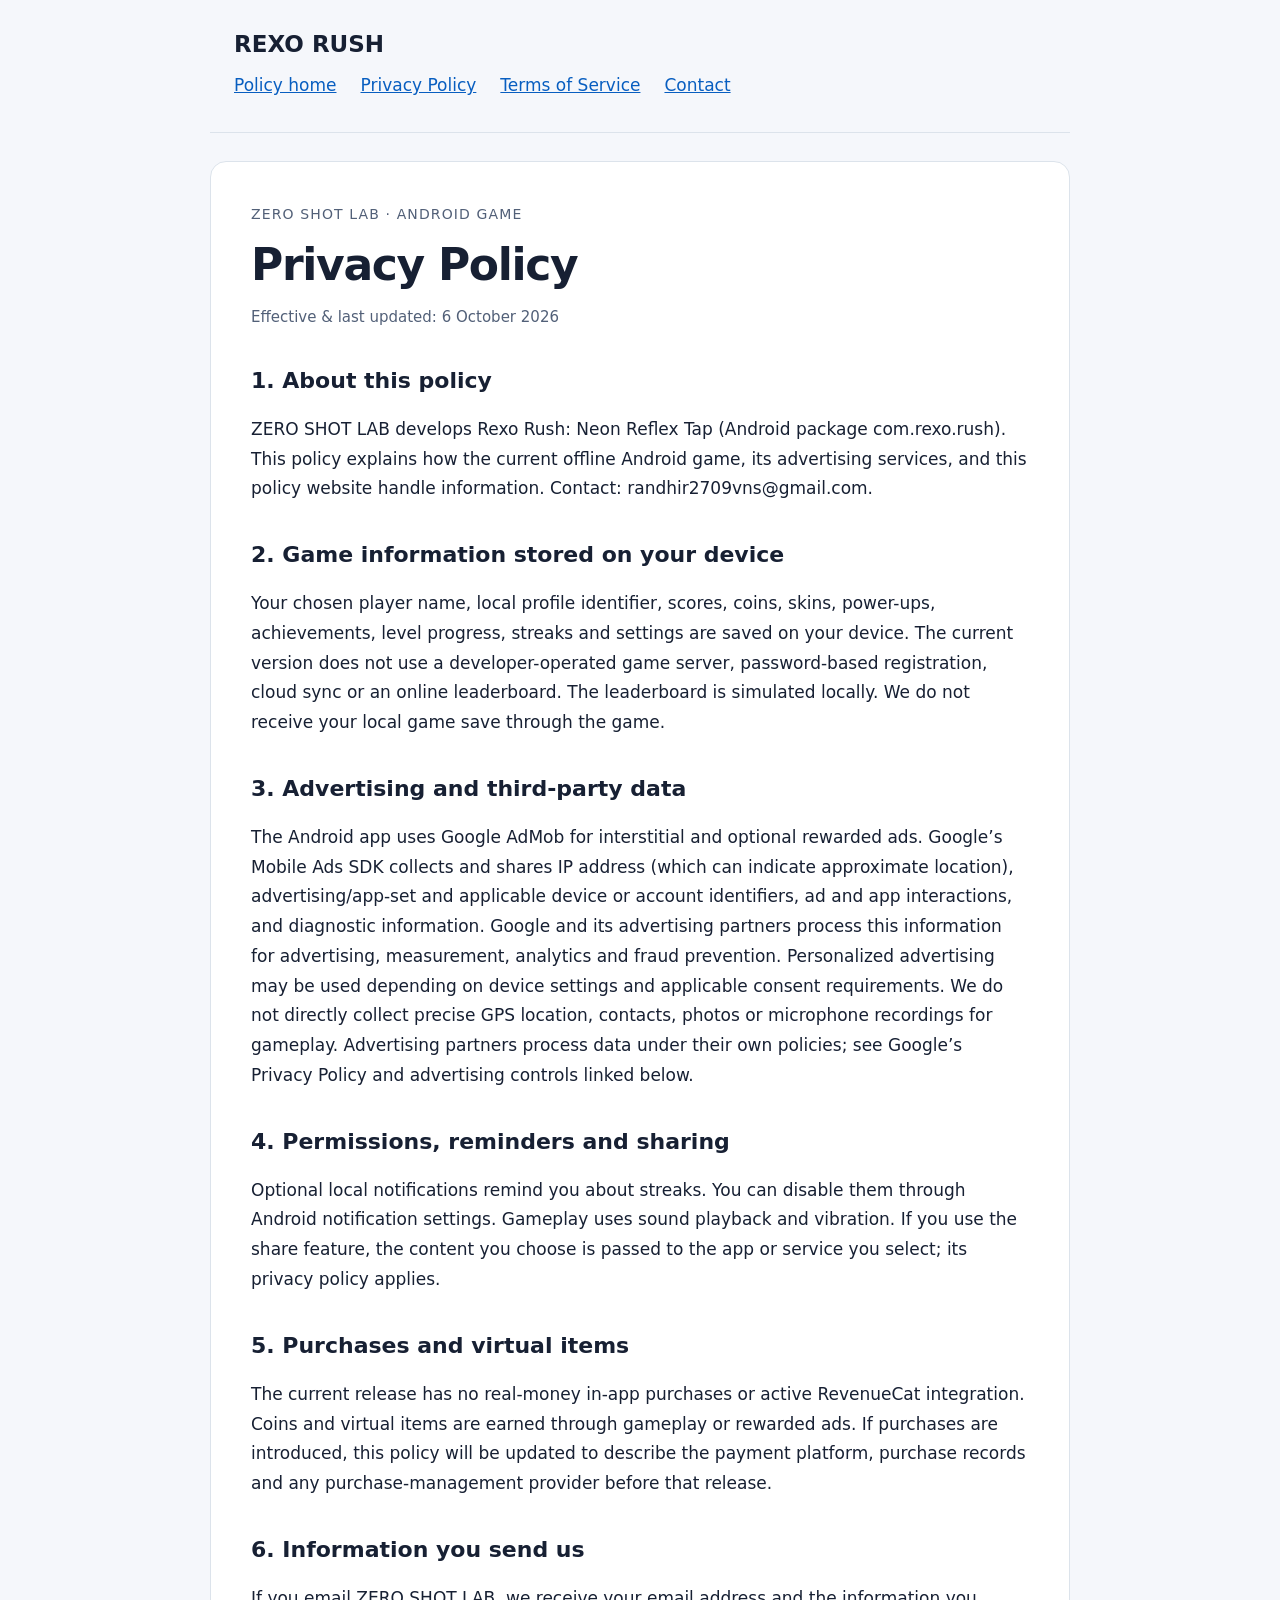
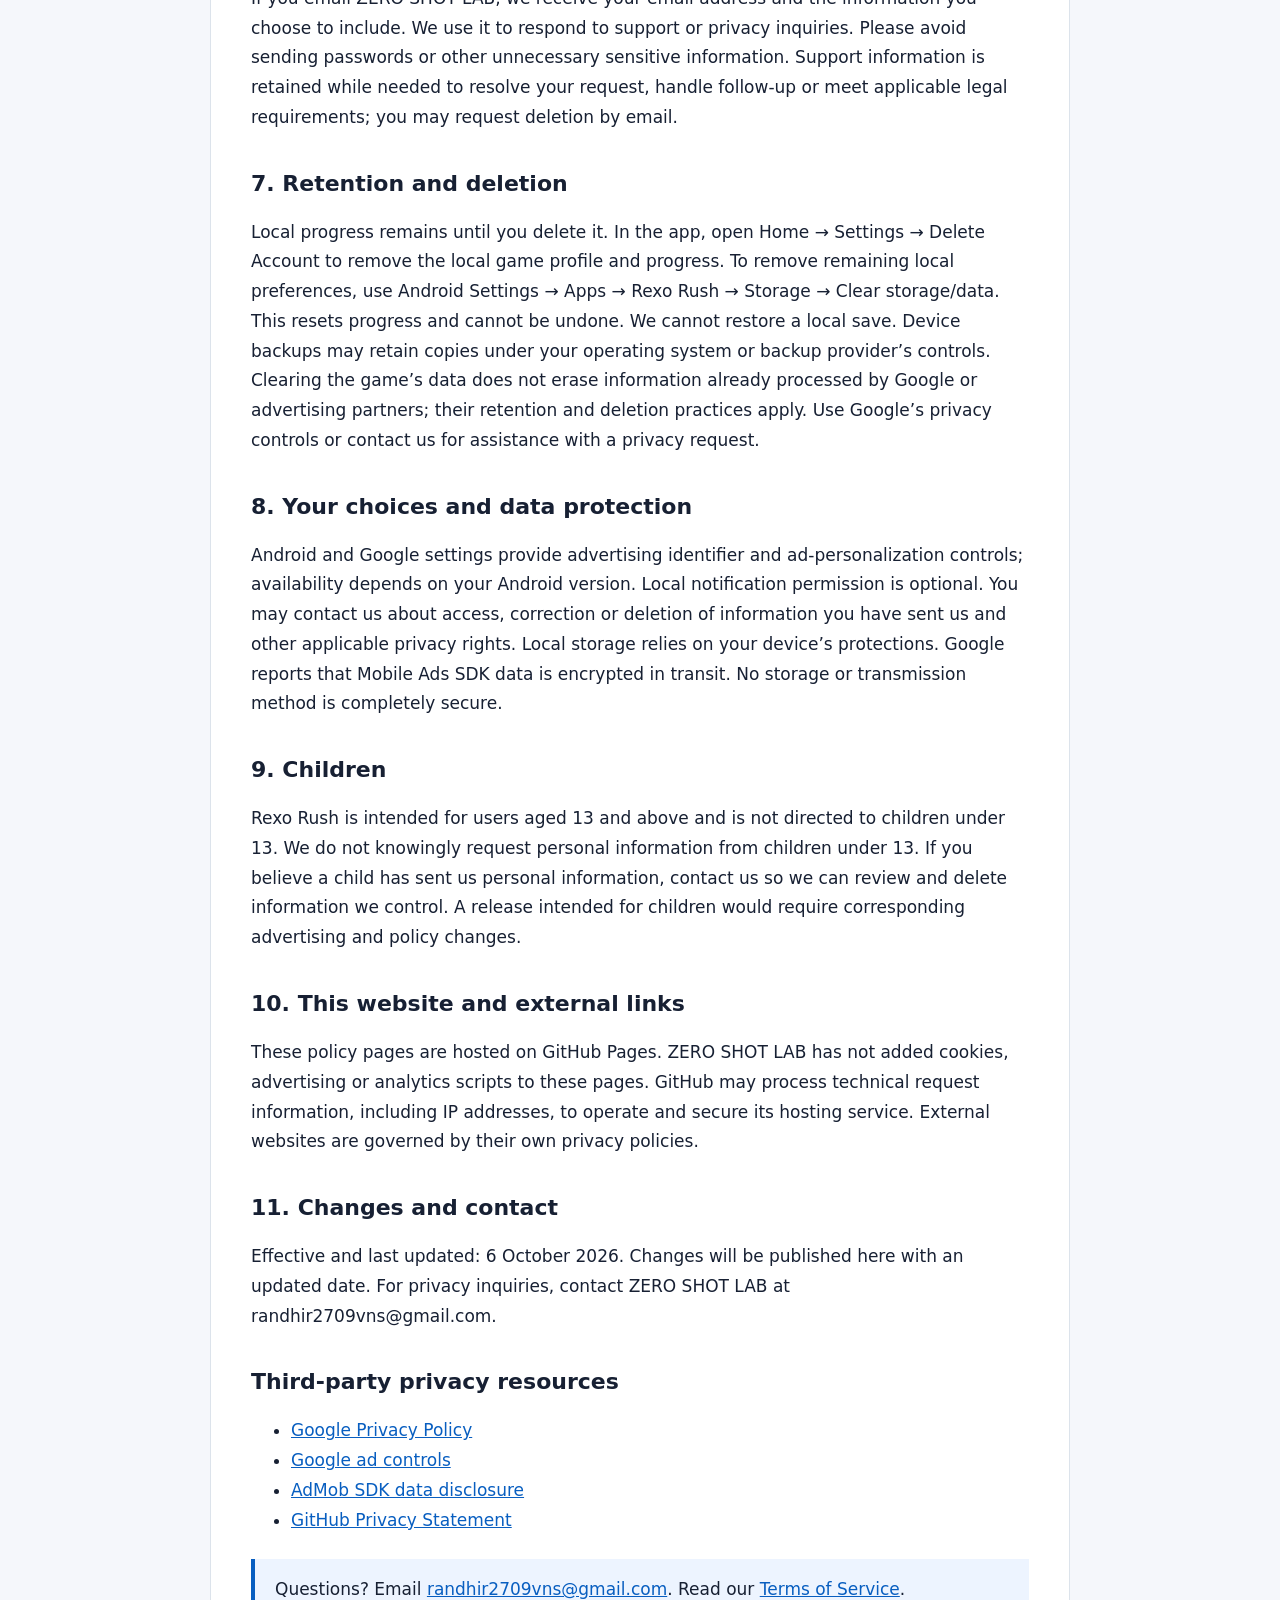
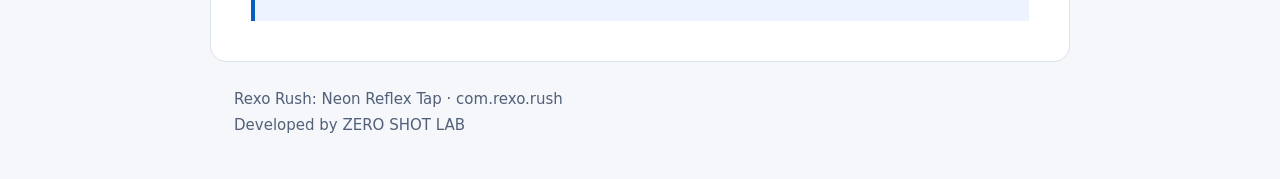
==== privacy.html @ 3b431285 "Publish Rexo Rush privacy.html for ZERO SHOT LAB" ====
<!doctype html>
<html lang="en"><head><meta charset="utf-8"><meta name="viewport" content="width=device-width, initial-scale=1"><meta name="description" content="Privacy Policy for Rexo Rush: Neon Reflex Tap by ZERO SHOT LAB."><title>Privacy Policy · Rexo Rush</title><link rel="stylesheet" href="styles.css"><link rel="canonical" href="https://iamhero2709.github.io/Rexo_rush_privacy/privacy.html"></head><body><header><div class="brand">REXO RUSH</div><nav aria-label="Policy navigation"><a href="index.html">Policy home</a><a href="privacy.html" aria-current="page">Privacy Policy</a><a href="terms.html" >Terms of Service</a><a href="mailto:randhir2709vns@gmail.com">Contact</a></nav></header><main id="content"><div class="label">ZERO SHOT LAB · Android game</div><h1>Privacy Policy</h1><p class="updated">Effective &amp; last updated: 6 October 2026</p><section id="section-1"><h2>1. About this policy</h2><p>ZERO SHOT LAB develops Rexo Rush: Neon Reflex Tap (Android package com.rexo.rush). This policy explains how the current offline Android game, its advertising services, and this policy website handle information. Contact: randhir2709vns@gmail.com.</p></section><section id="section-2"><h2>2. Game information stored on your device</h2><p>Your chosen player name, local profile identifier, scores, coins, skins, power-ups, achievements, level progress, streaks and settings are saved on your device. The current version does not use a developer-operated game server, password-based registration, cloud sync or an online leaderboard. The leaderboard is simulated locally. We do not receive your local game save through the game.</p></section><section id="section-3"><h2>3. Advertising and third-party data</h2><p>The Android app uses Google AdMob for interstitial and optional rewarded ads. Google’s Mobile Ads SDK collects and shares IP address (which can indicate approximate location), advertising/app-set and applicable device or account identifiers, ad and app interactions, and diagnostic information. Google and its advertising partners process this information for advertising, measurement, analytics and fraud prevention. Personalized advertising may be used depending on device settings and applicable consent requirements. We do not directly collect precise GPS location, contacts, photos or microphone recordings for gameplay. Advertising partners process data under their own policies; see Google’s Privacy Policy and advertising controls linked below.</p></section><section id="section-4"><h2>4. Permissions, reminders and sharing</h2><p>Optional local notifications remind you about streaks. You can disable them through Android notification settings. Gameplay uses sound playback and vibration. If you use the share feature, the content you choose is passed to the app or service you select; its privacy policy applies.</p></section><section id="section-5"><h2>5. Purchases and virtual items</h2><p>The current release has no real-money in-app purchases or active RevenueCat integration. Coins and virtual items are earned through gameplay or rewarded ads. If purchases are introduced, this policy will be updated to describe the payment platform, purchase records and any purchase-management provider before that release.</p></section><section id="section-6"><h2>6. Information you send us</h2><p>If you email ZERO SHOT LAB, we receive your email address and the information you choose to include. We use it to respond to support or privacy inquiries. Please avoid sending passwords or other unnecessary sensitive information. Support information is retained while needed to resolve your request, handle follow-up or meet applicable legal requirements; you may request deletion by email.</p></section><section id="section-7"><h2>7. Retention and deletion</h2><p>Local progress remains until you delete it. In the app, open Home → Settings → Delete Account to remove the local game profile and progress. To remove remaining local preferences, use Android Settings → Apps → Rexo Rush → Storage → Clear storage/data. This resets progress and cannot be undone. We cannot restore a local save. Device backups may retain copies under your operating system or backup provider’s controls. Clearing the game’s data does not erase information already processed by Google or advertising partners; their retention and deletion practices apply. Use Google’s privacy controls or contact us for assistance with a privacy request.</p></section><section id="section-8"><h2>8. Your choices and data protection</h2><p>Android and Google settings provide advertising identifier and ad-personalization controls; availability depends on your Android version. Local notification permission is optional. You may contact us about access, correction or deletion of information you have sent us and other applicable privacy rights. Local storage relies on your device’s protections. Google reports that Mobile Ads SDK data is encrypted in transit. No storage or transmission method is completely secure.</p></section><section id="section-9"><h2>9. Children</h2><p>Rexo Rush is intended for users aged 13 and above and is not directed to children under 13. We do not knowingly request personal information from children under 13. If you believe a child has sent us personal information, contact us so we can review and delete information we control. A release intended for children would require corresponding advertising and policy changes.</p></section><section id="section-10"><h2>10. This website and external links</h2><p>These policy pages are hosted on GitHub Pages. ZERO SHOT LAB has not added cookies, advertising or analytics scripts to these pages. GitHub may process technical request information, including IP addresses, to operate and secure its hosting service. External websites are governed by their own privacy policies.</p></section><section id="section-11"><h2>11. Changes and contact</h2><p>Effective and last updated: 6 October 2026. Changes will be published here with an updated date. For privacy inquiries, contact ZERO SHOT LAB at randhir2709vns@gmail.com.</p></section><h2>Third-party privacy resources</h2><ul><li><a href="https://policies.google.com/privacy">Google Privacy Policy</a></li><li><a href="https://myadcenter.google.com/">Google ad controls</a></li><li><a href="https://developers.google.com/admob/android/privacy/play-data-disclosure">AdMob SDK data disclosure</a></li><li><a href="https://docs.github.com/en/site-policy/privacy-policies/github-general-privacy-statement">GitHub Privacy Statement</a></li></ul><div class="notice">Questions? Email <a href="mailto:randhir2709vns@gmail.com">randhir2709vns@gmail.com</a>. Read our <a href="terms.html">Terms of Service</a>.</div></main><footer>Rexo Rush: Neon Reflex Tap · com.rexo.rush<br>Developed by ZERO SHOT LAB</footer></body></html>
---- styles.css ----
:root{color-scheme:light;--ink:#172033;--muted:#526078;--line:#dce3eb;--accent:#085ec0}*{box-sizing:border-box}body{margin:0;background:#f5f7fb;color:var(--ink);font:17px/1.75 system-ui,sans-serif}a{color:var(--accent);overflow-wrap:anywhere}a:focus-visible{outline:3px solid var(--accent);outline-offset:4px}header,main,footer{max-width:860px;margin:auto;padding:24px}header{border-bottom:1px solid var(--line)}nav{display:flex;gap:8px 24px;flex-wrap:wrap}nav a{display:inline-flex;align-items:center;min-height:44px}.brand{font-size:23px;font-weight:800}.label{color:var(--muted);font-size:14px;letter-spacing:.08em;text-transform:uppercase}main{background:#fff;padding:40px;border:1px solid var(--line);border-radius:16px;margin-top:28px}h1{font-size:clamp(30px,6vw,44px);line-height:1.2;letter-spacing:-.03em;margin:12px 0}h2{font-size:22px;line-height:1.4;margin-top:36px}p{margin:12px 0}.updated,footer{color:var(--muted);font-size:15px}.notice{background:#edf4ff;border-left:4px solid var(--accent);padding:16px 20px;margin-top:24px}footer{padding-bottom:40px}@media(max-width:600px){main{margin:16px 12px 0;padding:24px 20px}header,footer{padding:20px}body{font-size:16px}}@media print{body{background:white}nav{display:none}main{border:0;margin:0;padding:0}header,main,footer{max-width:none}}
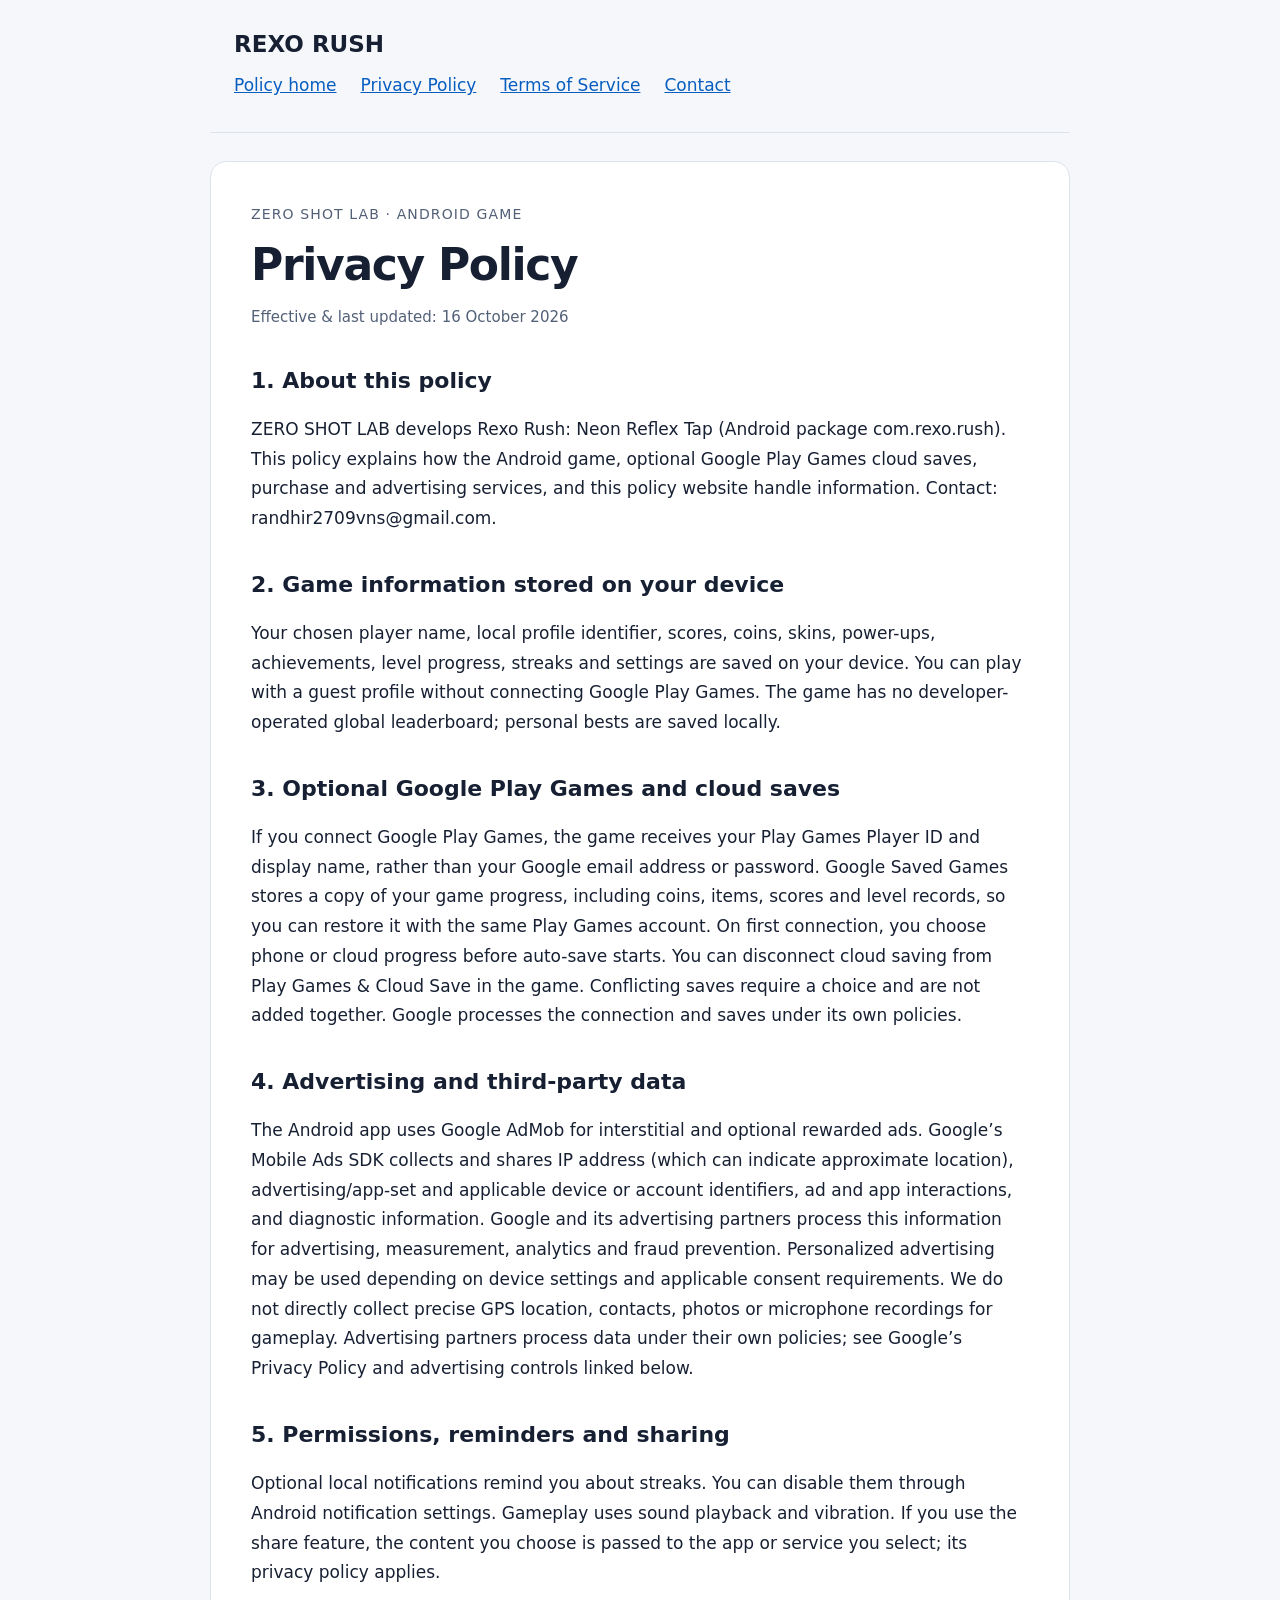
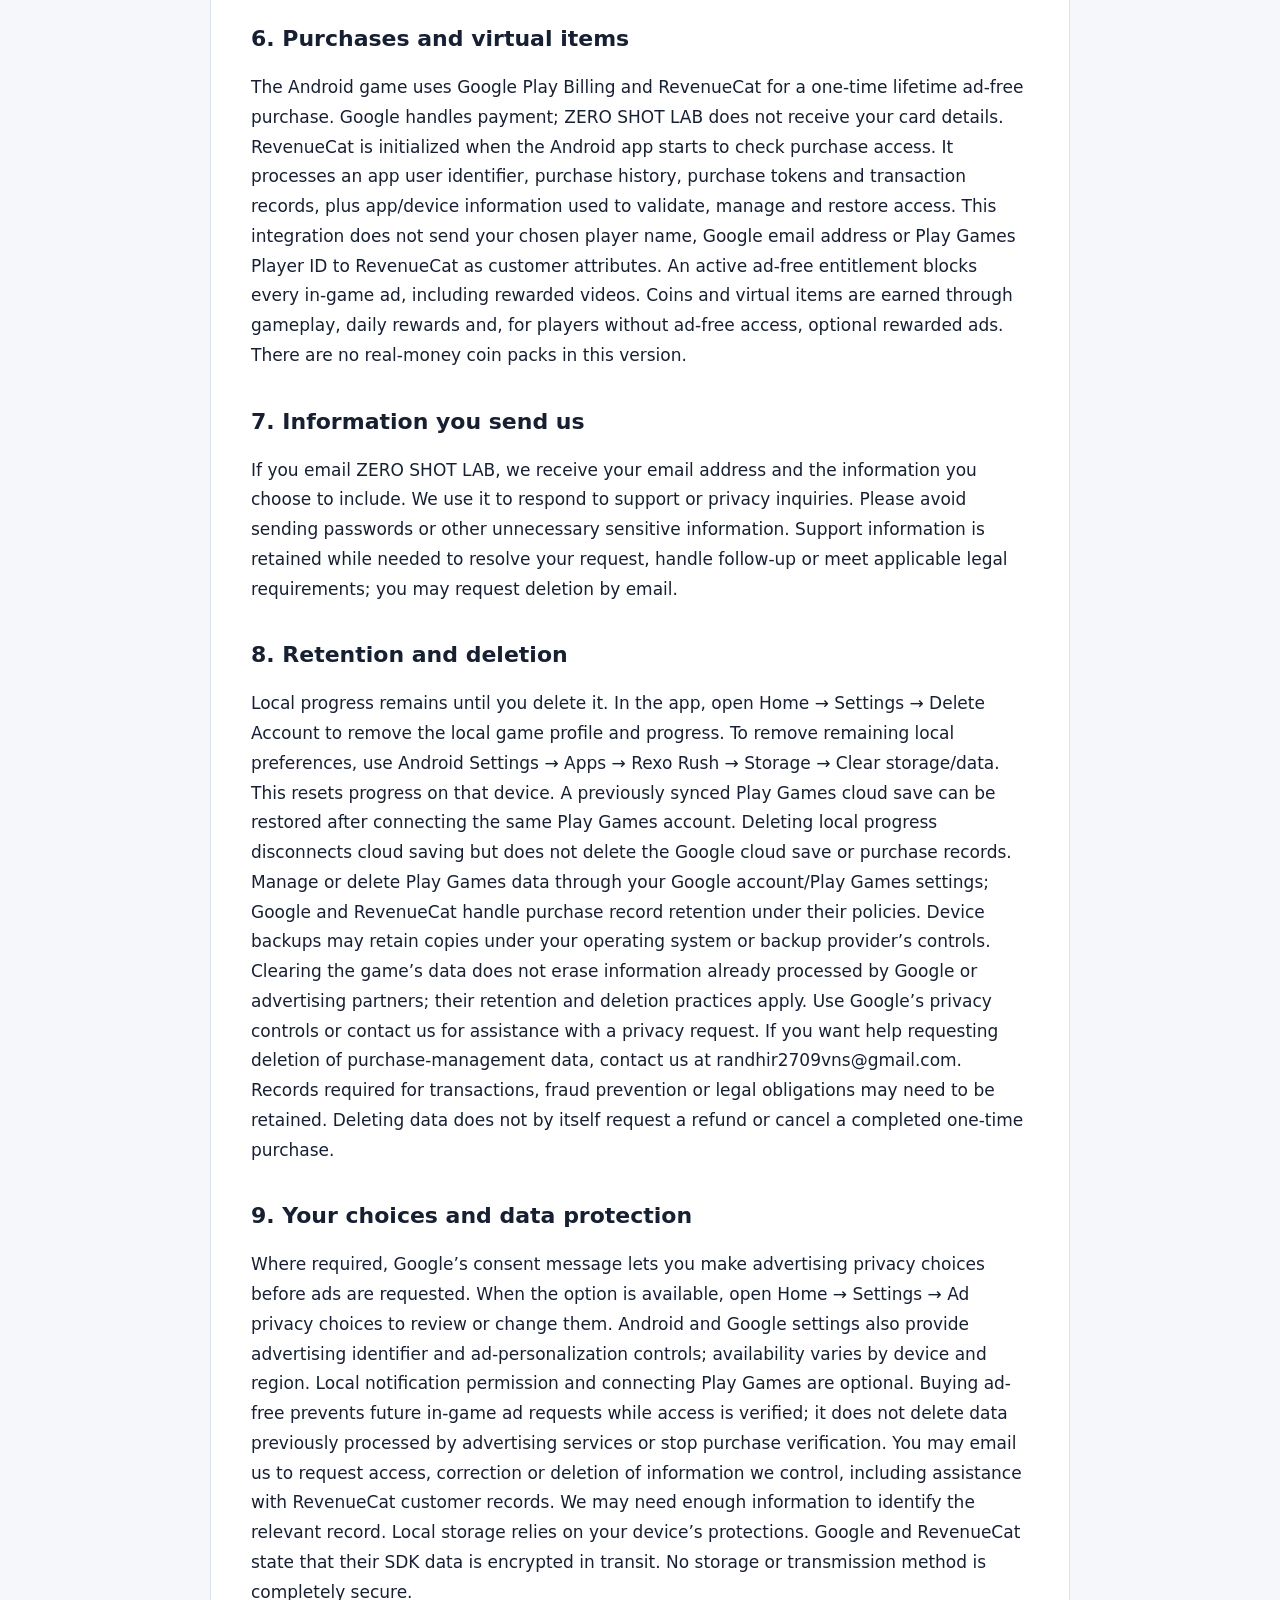
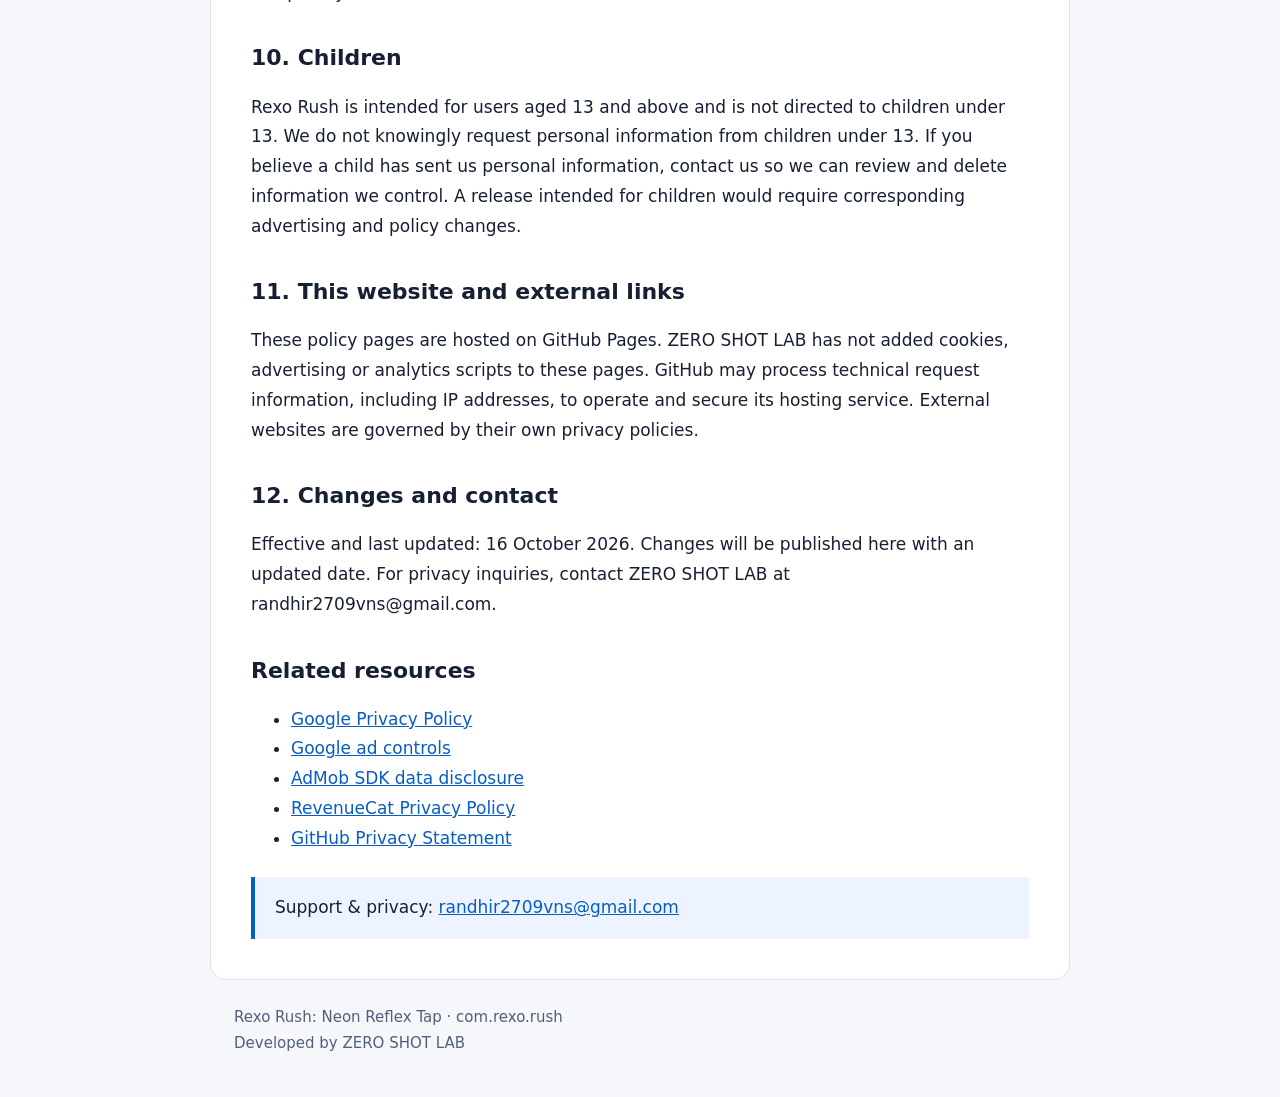
==== commit db40f91a: "updated terms and policy" ====
--- a/privacy.html
+++ b/privacy.html
@@ -1,2 +1,2 @@
 <!doctype html>
-<html lang="en"><head><meta charset="utf-8"><meta name="viewport" content="width=device-width, initial-scale=1"><meta name="description" content="Privacy Policy for Rexo Rush: Neon Reflex Tap by ZERO SHOT LAB."><title>Privacy Policy · Rexo Rush</title><link rel="stylesheet" href="styles.css"><link rel="canonical" href="https://iamhero2709.github.io/Rexo_rush_privacy/privacy.html"></head><body><header><div class="brand">REXO RUSH</div><nav aria-label="Policy navigation"><a href="index.html">Policy home</a><a href="privacy.html" aria-current="page">Privacy Policy</a><a href="terms.html" >Terms of Service</a><a href="mailto:randhir2709vns@gmail.com">Contact</a></nav></header><main id="content"><div class="label">ZERO SHOT LAB · Android game</div><h1>Privacy Policy</h1><p class="updated">Effective &amp; last updated: 6 October 2026</p><section id="section-1"><h2>1. About this policy</h2><p>ZERO SHOT LAB develops Rexo Rush: Neon Reflex Tap (Android package com.rexo.rush). This policy explains how the current offline Android game, its advertising services, and this policy website handle information. Contact: randhir2709vns@gmail.com.</p></section><section id="section-2"><h2>2. Game information stored on your device</h2><p>Your chosen player name, local profile identifier, scores, coins, skins, power-ups, achievements, level progress, streaks and settings are saved on your device. The current version does not use a developer-operated game server, password-based registration, cloud sync or an online leaderboard. The leaderboard is simulated locally. We do not receive your local game save through the game.</p></section><section id="section-3"><h2>3. Advertising and third-party data</h2><p>The Android app uses Google AdMob for interstitial and optional rewarded ads. Google’s Mobile Ads SDK collects and shares IP address (which can indicate approximate location), advertising/app-set and applicable device or account identifiers, ad and app interactions, and diagnostic information. Google and its advertising partners process this information for advertising, measurement, analytics and fraud prevention. Personalized advertising may be used depending on device settings and applicable consent requirements. We do not directly collect precise GPS location, contacts, photos or microphone recordings for gameplay. Advertising partners process data under their own policies; see Google’s Privacy Policy and advertising controls linked below.</p></section><section id="section-4"><h2>4. Permissions, reminders and sharing</h2><p>Optional local notifications remind you about streaks. You can disable them through Android notification settings. Gameplay uses sound playback and vibration. If you use the share feature, the content you choose is passed to the app or service you select; its privacy policy applies.</p></section><section id="section-5"><h2>5. Purchases and virtual items</h2><p>The current release has no real-money in-app purchases or active RevenueCat integration. Coins and virtual items are earned through gameplay or rewarded ads. If purchases are introduced, this policy will be updated to describe the payment platform, purchase records and any purchase-management provider before that release.</p></section><section id="section-6"><h2>6. Information you send us</h2><p>If you email ZERO SHOT LAB, we receive your email address and the information you choose to include. We use it to respond to support or privacy inquiries. Please avoid sending passwords or other unnecessary sensitive information. Support information is retained while needed to resolve your request, handle follow-up or meet applicable legal requirements; you may request deletion by email.</p></section><section id="section-7"><h2>7. Retention and deletion</h2><p>Local progress remains until you delete it. In the app, open Home → Settings → Delete Account to remove the local game profile and progress. To remove remaining local preferences, use Android Settings → Apps → Rexo Rush → Storage → Clear storage/data. This resets progress and cannot be undone. We cannot restore a local save. Device backups may retain copies under your operating system or backup provider’s controls. Clearing the game’s data does not erase information already processed by Google or advertising partners; their retention and deletion practices apply. Use Google’s privacy controls or contact us for assistance with a privacy request.</p></section><section id="section-8"><h2>8. Your choices and data protection</h2><p>Android and Google settings provide advertising identifier and ad-personalization controls; availability depends on your Android version. Local notification permission is optional. You may contact us about access, correction or deletion of information you have sent us and other applicable privacy rights. Local storage relies on your device’s protections. Google reports that Mobile Ads SDK data is encrypted in transit. No storage or transmission method is completely secure.</p></section><section id="section-9"><h2>9. Children</h2><p>Rexo Rush is intended for users aged 13 and above and is not directed to children under 13. We do not knowingly request personal information from children under 13. If you believe a child has sent us personal information, contact us so we can review and delete information we control. A release intended for children would require corresponding advertising and policy changes.</p></section><section id="section-10"><h2>10. This website and external links</h2><p>These policy pages are hosted on GitHub Pages. ZERO SHOT LAB has not added cookies, advertising or analytics scripts to these pages. GitHub may process technical request information, including IP addresses, to operate and secure its hosting service. External websites are governed by their own privacy policies.</p></section><section id="section-11"><h2>11. Changes and contact</h2><p>Effective and last updated: 6 October 2026. Changes will be published here with an updated date. For privacy inquiries, contact ZERO SHOT LAB at randhir2709vns@gmail.com.</p></section><h2>Third-party privacy resources</h2><ul><li><a href="https://policies.google.com/privacy">Google Privacy Policy</a></li><li><a href="https://myadcenter.google.com/">Google ad controls</a></li><li><a href="https://developers.google.com/admob/android/privacy/play-data-disclosure">AdMob SDK data disclosure</a></li><li><a href="https://docs.github.com/en/site-policy/privacy-policies/github-general-privacy-statement">GitHub Privacy Statement</a></li></ul><div class="notice">Questions? Email <a href="mailto:randhir2709vns@gmail.com">randhir2709vns@gmail.com</a>. Read our <a href="terms.html">Terms of Service</a>.</div></main><footer>Rexo Rush: Neon Reflex Tap · com.rexo.rush<br>Developed by ZERO SHOT LAB</footer></body></html>
+<html lang="en"><head><meta charset="utf-8"><meta name="viewport" content="width=device-width, initial-scale=1"><meta name="description" content="Privacy Policy for Rexo Rush: Neon Reflex Tap by ZERO SHOT LAB."><title>Privacy Policy · Rexo Rush</title><link rel="stylesheet" href="styles.css"><link rel="canonical" href="https://iamhero2709.github.io/Rexo_rush_privacy/privacy.html"></head><body><header><div class="brand">REXO RUSH</div><nav aria-label="Policy navigation"><a href="index.html">Policy home</a><a href="privacy.html" aria-current="page">Privacy Policy</a><a href="terms.html">Terms of Service</a><a href="mailto:randhir2709vns@gmail.com">Contact</a></nav></header><main id="content"><div class="label">ZERO SHOT LAB · Android game</div><h1>Privacy Policy</h1><p class="updated">Effective &amp; last updated: 16 October 2026</p><section id="section-1"><h2>1. About this policy</h2><p>ZERO SHOT LAB develops Rexo Rush: Neon Reflex Tap (Android package com.rexo.rush). This policy explains how the Android game, optional Google Play Games cloud saves, purchase and advertising services, and this policy website handle information. Contact: randhir2709vns@gmail.com.</p></section><section id="section-2"><h2>2. Game information stored on your device</h2><p>Your chosen player name, local profile identifier, scores, coins, skins, power-ups, achievements, level progress, streaks and settings are saved on your device. You can play with a guest profile without connecting Google Play Games. The game has no developer-operated global leaderboard; personal bests are saved locally.</p></section><section id="section-3"><h2>3. Optional Google Play Games and cloud saves</h2><p>If you connect Google Play Games, the game receives your Play Games Player ID and display name, rather than your Google email address or password. Google Saved Games stores a copy of your game progress, including coins, items, scores and level records, so you can restore it with the same Play Games account. On first connection, you choose phone or cloud progress before auto-save starts. You can disconnect cloud saving from Play Games &amp; Cloud Save in the game. Conflicting saves require a choice and are not added together. Google processes the connection and saves under its own policies.</p></section><section id="section-4"><h2>4. Advertising and third-party data</h2><p>The Android app uses Google AdMob for interstitial and optional rewarded ads. Google’s Mobile Ads SDK collects and shares IP address (which can indicate approximate location), advertising/app-set and applicable device or account identifiers, ad and app interactions, and diagnostic information. Google and its advertising partners process this information for advertising, measurement, analytics and fraud prevention. Personalized advertising may be used depending on device settings and applicable consent requirements. We do not directly collect precise GPS location, contacts, photos or microphone recordings for gameplay. Advertising partners process data under their own policies; see Google’s Privacy Policy and advertising controls linked below.</p></section><section id="section-5"><h2>5. Permissions, reminders and sharing</h2><p>Optional local notifications remind you about streaks. You can disable them through Android notification settings. Gameplay uses sound playback and vibration. If you use the share feature, the content you choose is passed to the app or service you select; its privacy policy applies.</p></section><section id="section-6"><h2>6. Purchases and virtual items</h2><p>The Android game uses Google Play Billing and RevenueCat for a one-time lifetime ad-free purchase. Google handles payment; ZERO SHOT LAB does not receive your card details. RevenueCat is initialized when the Android app starts to check purchase access. It processes an app user identifier, purchase history, purchase tokens and transaction records, plus app/device information used to validate, manage and restore access. This integration does not send your chosen player name, Google email address or Play Games Player ID to RevenueCat as customer attributes. An active ad-free entitlement blocks every in-game ad, including rewarded videos. Coins and virtual items are earned through gameplay, daily rewards and, for players without ad-free access, optional rewarded ads. There are no real-money coin packs in this version.</p></section><section id="section-7"><h2>7. Information you send us</h2><p>If you email ZERO SHOT LAB, we receive your email address and the information you choose to include. We use it to respond to support or privacy inquiries. Please avoid sending passwords or other unnecessary sensitive information. Support information is retained while needed to resolve your request, handle follow-up or meet applicable legal requirements; you may request deletion by email.</p></section><section id="section-8"><h2>8. Retention and deletion</h2><p>Local progress remains until you delete it. In the app, open Home → Settings → Delete Account to remove the local game profile and progress. To remove remaining local preferences, use Android Settings → Apps → Rexo Rush → Storage → Clear storage/data. This resets progress on that device. A previously synced Play Games cloud save can be restored after connecting the same Play Games account. Deleting local progress disconnects cloud saving but does not delete the Google cloud save or purchase records. Manage or delete Play Games data through your Google account/Play Games settings; Google and RevenueCat handle purchase record retention under their policies. Device backups may retain copies under your operating system or backup provider’s controls. Clearing the game’s data does not erase information already processed by Google or advertising partners; their retention and deletion practices apply. Use Google’s privacy controls or contact us for assistance with a privacy request. If you want help requesting deletion of purchase-management data, contact us at randhir2709vns@gmail.com. Records required for transactions, fraud prevention or legal obligations may need to be retained. Deleting data does not by itself request a refund or cancel a completed one-time purchase.</p></section><section id="section-9"><h2>9. Your choices and data protection</h2><p>Where required, Google’s consent message lets you make advertising privacy choices before ads are requested. When the option is available, open Home → Settings → Ad privacy choices to review or change them. Android and Google settings also provide advertising identifier and ad-personalization controls; availability varies by device and region. Local notification permission and connecting Play Games are optional. Buying ad-free prevents future in-game ad requests while access is verified; it does not delete data previously processed by advertising services or stop purchase verification. You may email us to request access, correction or deletion of information we control, including assistance with RevenueCat customer records. We may need enough information to identify the relevant record. Local storage relies on your device’s protections. Google and RevenueCat state that their SDK data is encrypted in transit. No storage or transmission method is completely secure.</p></section><section id="section-10"><h2>10. Children</h2><p>Rexo Rush is intended for users aged 13 and above and is not directed to children under 13. We do not knowingly request personal information from children under 13. If you believe a child has sent us personal information, contact us so we can review and delete information we control. A release intended for children would require corresponding advertising and policy changes.</p></section><section id="section-11"><h2>11. This website and external links</h2><p>These policy pages are hosted on GitHub Pages. ZERO SHOT LAB has not added cookies, advertising or analytics scripts to these pages. GitHub may process technical request information, including IP addresses, to operate and secure its hosting service. External websites are governed by their own privacy policies.</p></section><section id="section-12"><h2>12. Changes and contact</h2><p>Effective and last updated: 16 October 2026. Changes will be published here with an updated date. For privacy inquiries, contact ZERO SHOT LAB at randhir2709vns@gmail.com.</p></section><h2>Related resources</h2><ul><li><a href="https://policies.google.com/privacy">Google Privacy Policy</a></li><li><a href="https://myadcenter.google.com/">Google ad controls</a></li><li><a href="https://developers.google.com/admob/android/privacy/play-data-disclosure">AdMob SDK data disclosure</a></li><li><a href="https://www.revenuecat.com/privacy/">RevenueCat Privacy Policy</a></li><li><a href="https://docs.github.com/en/site-policy/privacy-policies/github-general-privacy-statement">GitHub Privacy Statement</a></li></ul><div class="notice">Support &amp; privacy: <a href="mailto:randhir2709vns@gmail.com">randhir2709vns@gmail.com</a></div></main><footer>Rexo Rush: Neon Reflex Tap · com.rexo.rush<br>Developed by ZERO SHOT LAB</footer></body></html>
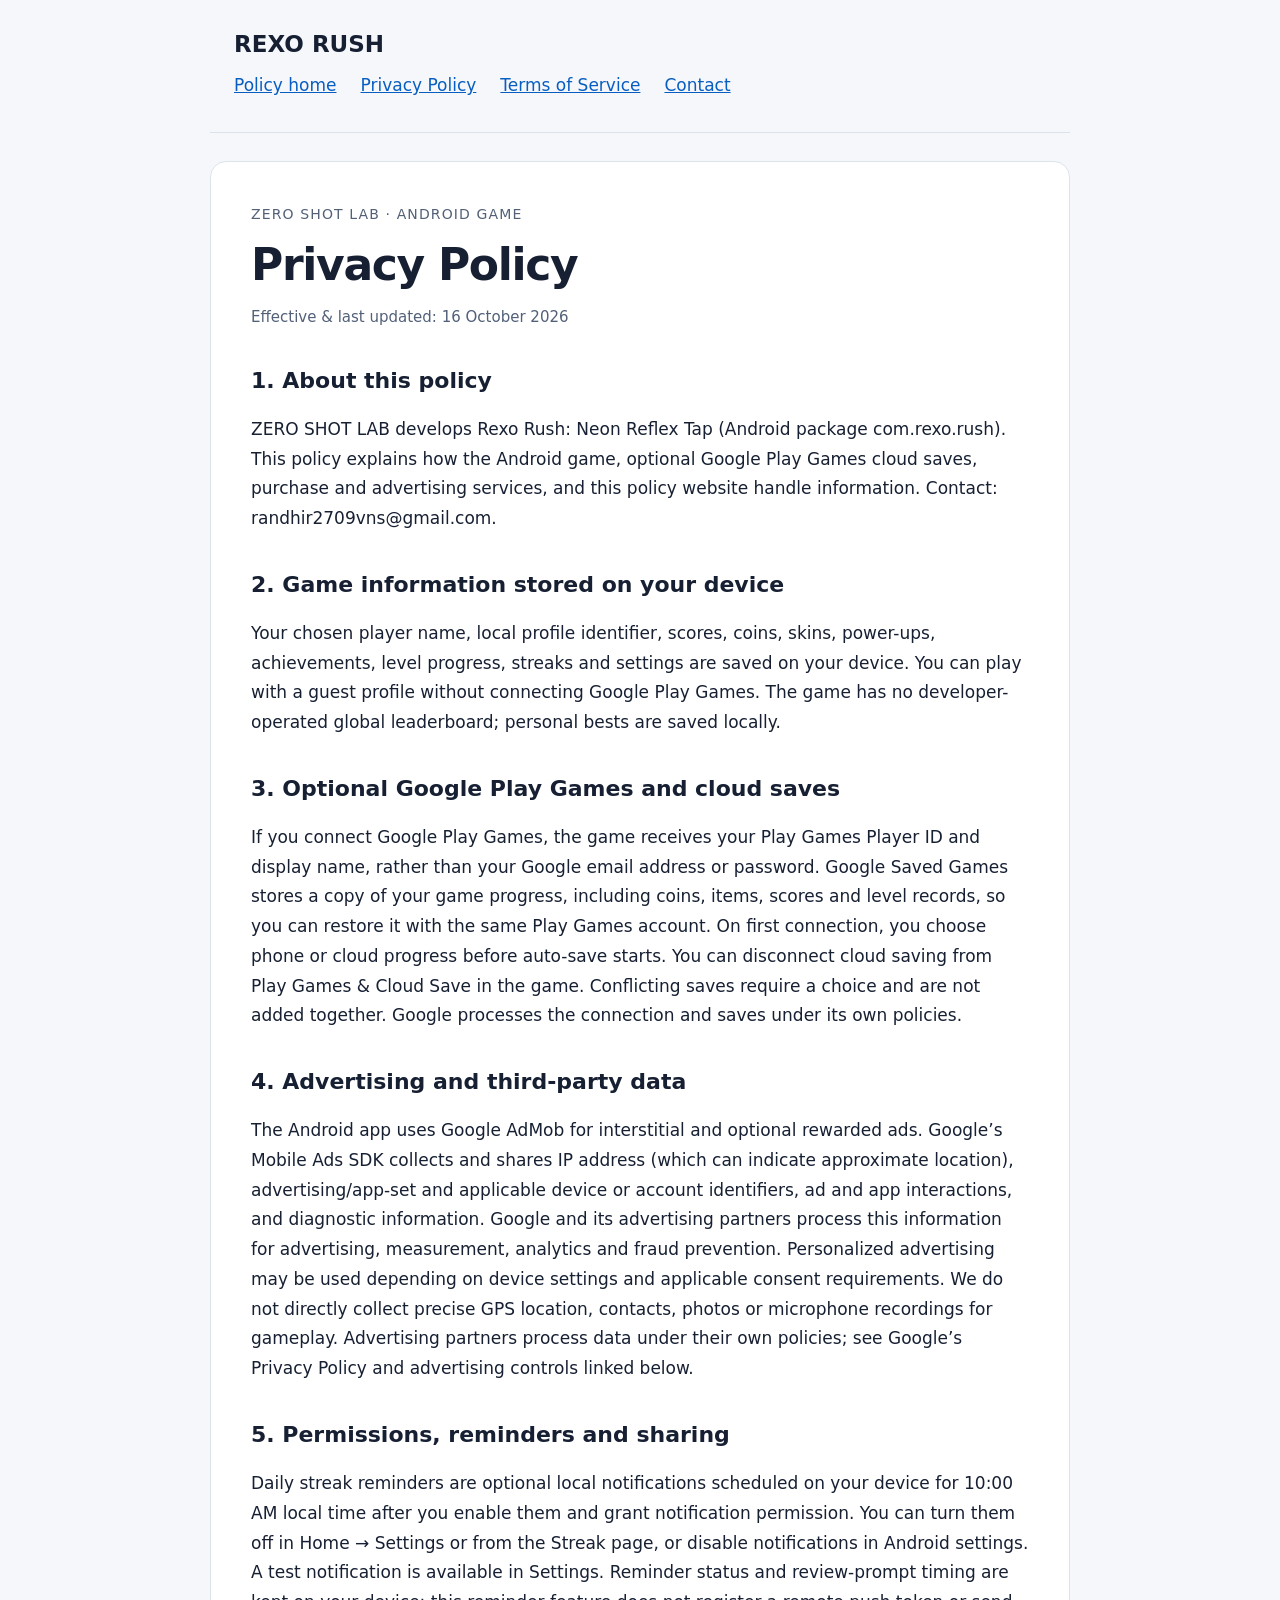
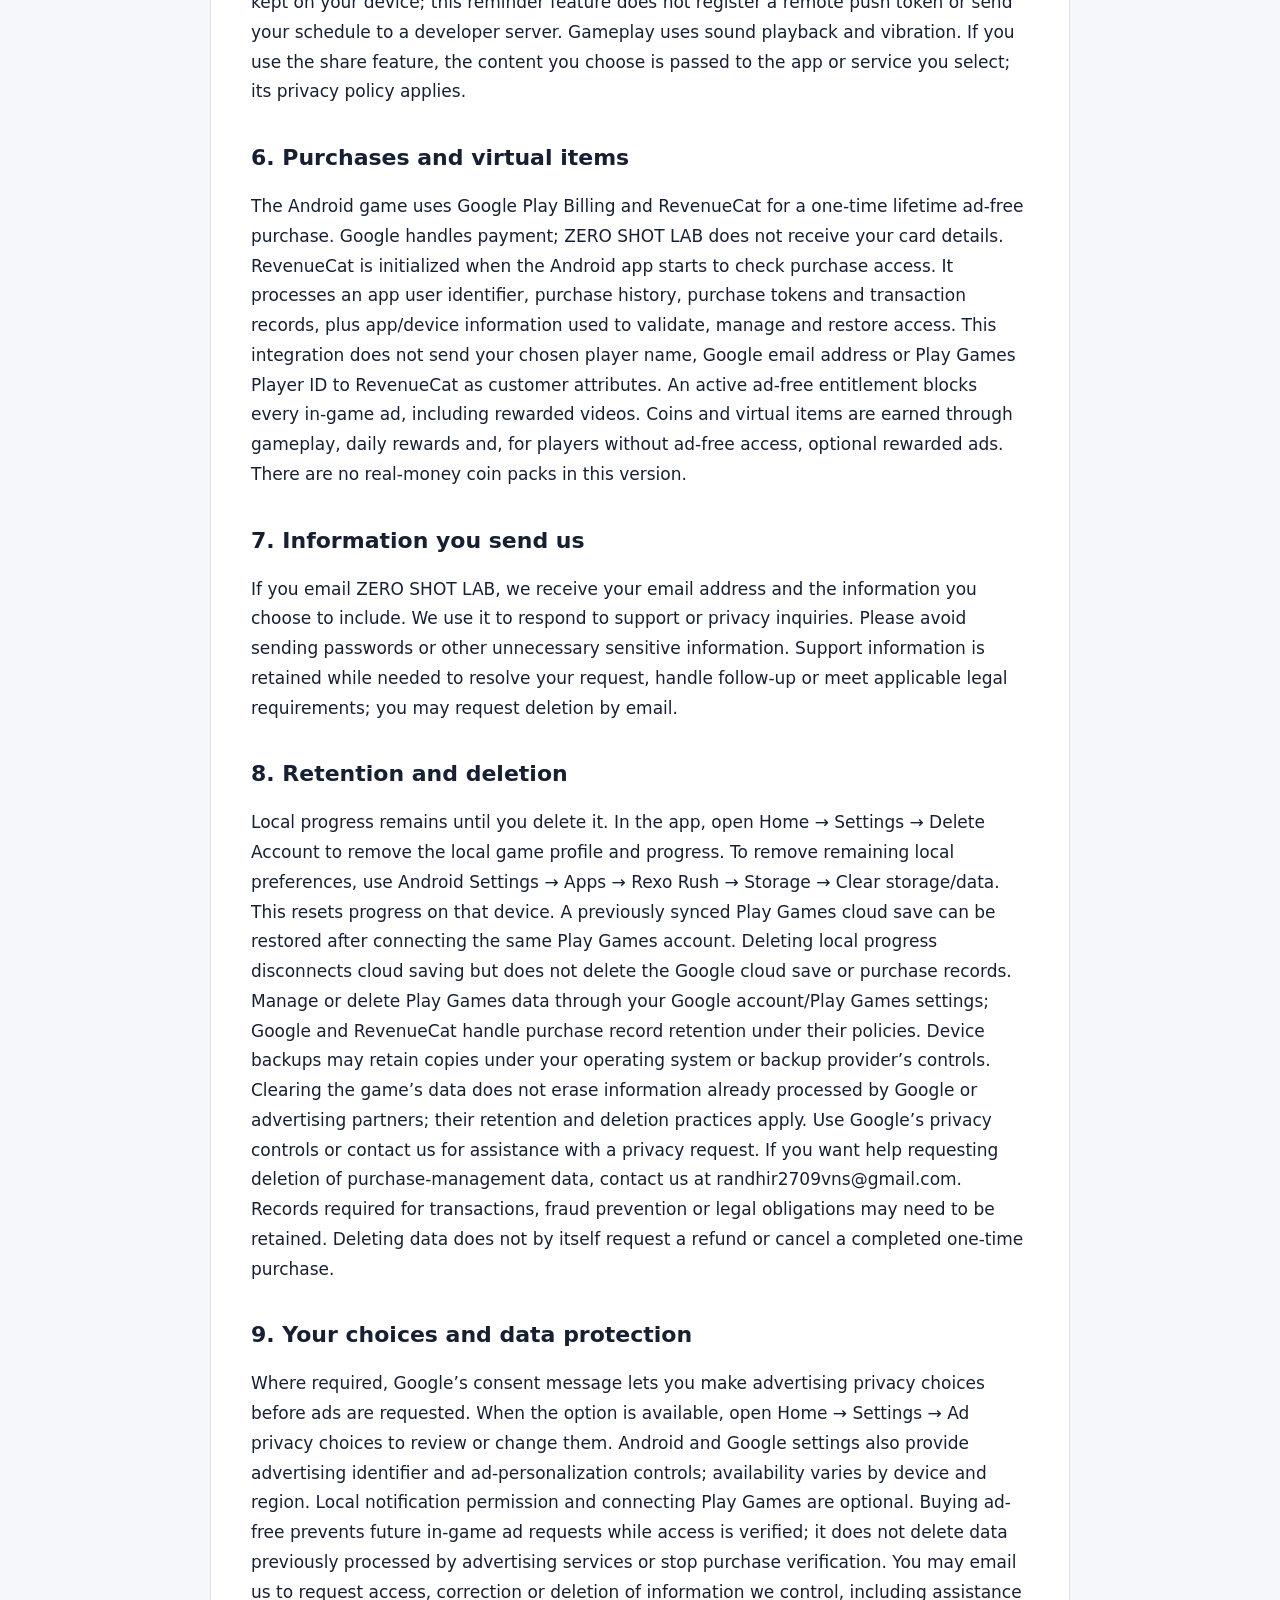
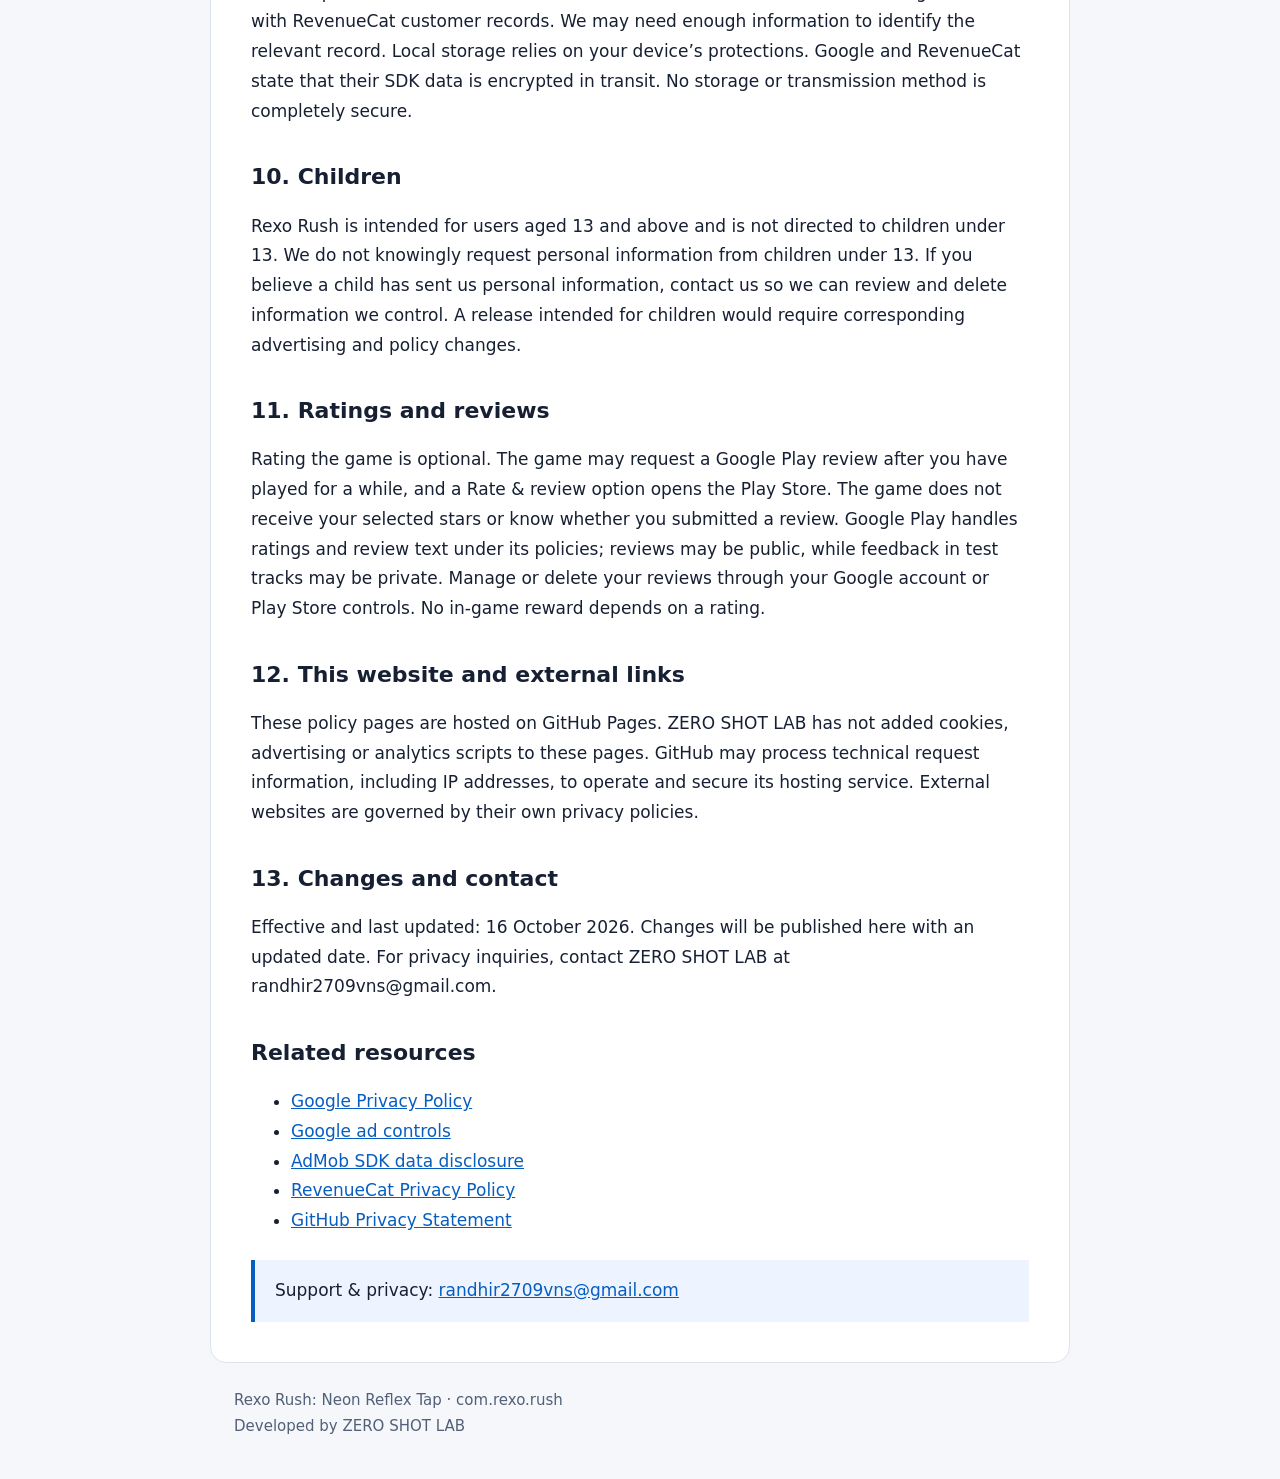
==== commit 7cc4762d: "Update policy disclosures for daily reminders and Play reviews" ====
--- a/privacy.html
+++ b/privacy.html
@@ -1,2 +1,2 @@
 <!doctype html>
-<html lang="en"><head><meta charset="utf-8"><meta name="viewport" content="width=device-width, initial-scale=1"><meta name="description" content="Privacy Policy for Rexo Rush: Neon Reflex Tap by ZERO SHOT LAB."><title>Privacy Policy · Rexo Rush</title><link rel="stylesheet" href="styles.css"><link rel="canonical" href="https://iamhero2709.github.io/Rexo_rush_privacy/privacy.html"></head><body><header><div class="brand">REXO RUSH</div><nav aria-label="Policy navigation"><a href="index.html">Policy home</a><a href="privacy.html" aria-current="page">Privacy Policy</a><a href="terms.html">Terms of Service</a><a href="mailto:randhir2709vns@gmail.com">Contact</a></nav></header><main id="content"><div class="label">ZERO SHOT LAB · Android game</div><h1>Privacy Policy</h1><p class="updated">Effective &amp; last updated: 16 October 2026</p><section id="section-1"><h2>1. About this policy</h2><p>ZERO SHOT LAB develops Rexo Rush: Neon Reflex Tap (Android package com.rexo.rush). This policy explains how the Android game, optional Google Play Games cloud saves, purchase and advertising services, and this policy website handle information. Contact: randhir2709vns@gmail.com.</p></section><section id="section-2"><h2>2. Game information stored on your device</h2><p>Your chosen player name, local profile identifier, scores, coins, skins, power-ups, achievements, level progress, streaks and settings are saved on your device. You can play with a guest profile without connecting Google Play Games. The game has no developer-operated global leaderboard; personal bests are saved locally.</p></section><section id="section-3"><h2>3. Optional Google Play Games and cloud saves</h2><p>If you connect Google Play Games, the game receives your Play Games Player ID and display name, rather than your Google email address or password. Google Saved Games stores a copy of your game progress, including coins, items, scores and level records, so you can restore it with the same Play Games account. On first connection, you choose phone or cloud progress before auto-save starts. You can disconnect cloud saving from Play Games &amp; Cloud Save in the game. Conflicting saves require a choice and are not added together. Google processes the connection and saves under its own policies.</p></section><section id="section-4"><h2>4. Advertising and third-party data</h2><p>The Android app uses Google AdMob for interstitial and optional rewarded ads. Google’s Mobile Ads SDK collects and shares IP address (which can indicate approximate location), advertising/app-set and applicable device or account identifiers, ad and app interactions, and diagnostic information. Google and its advertising partners process this information for advertising, measurement, analytics and fraud prevention. Personalized advertising may be used depending on device settings and applicable consent requirements. We do not directly collect precise GPS location, contacts, photos or microphone recordings for gameplay. Advertising partners process data under their own policies; see Google’s Privacy Policy and advertising controls linked below.</p></section><section id="section-5"><h2>5. Permissions, reminders and sharing</h2><p>Optional local notifications remind you about streaks. You can disable them through Android notification settings. Gameplay uses sound playback and vibration. If you use the share feature, the content you choose is passed to the app or service you select; its privacy policy applies.</p></section><section id="section-6"><h2>6. Purchases and virtual items</h2><p>The Android game uses Google Play Billing and RevenueCat for a one-time lifetime ad-free purchase. Google handles payment; ZERO SHOT LAB does not receive your card details. RevenueCat is initialized when the Android app starts to check purchase access. It processes an app user identifier, purchase history, purchase tokens and transaction records, plus app/device information used to validate, manage and restore access. This integration does not send your chosen player name, Google email address or Play Games Player ID to RevenueCat as customer attributes. An active ad-free entitlement blocks every in-game ad, including rewarded videos. Coins and virtual items are earned through gameplay, daily rewards and, for players without ad-free access, optional rewarded ads. There are no real-money coin packs in this version.</p></section><section id="section-7"><h2>7. Information you send us</h2><p>If you email ZERO SHOT LAB, we receive your email address and the information you choose to include. We use it to respond to support or privacy inquiries. Please avoid sending passwords or other unnecessary sensitive information. Support information is retained while needed to resolve your request, handle follow-up or meet applicable legal requirements; you may request deletion by email.</p></section><section id="section-8"><h2>8. Retention and deletion</h2><p>Local progress remains until you delete it. In the app, open Home → Settings → Delete Account to remove the local game profile and progress. To remove remaining local preferences, use Android Settings → Apps → Rexo Rush → Storage → Clear storage/data. This resets progress on that device. A previously synced Play Games cloud save can be restored after connecting the same Play Games account. Deleting local progress disconnects cloud saving but does not delete the Google cloud save or purchase records. Manage or delete Play Games data through your Google account/Play Games settings; Google and RevenueCat handle purchase record retention under their policies. Device backups may retain copies under your operating system or backup provider’s controls. Clearing the game’s data does not erase information already processed by Google or advertising partners; their retention and deletion practices apply. Use Google’s privacy controls or contact us for assistance with a privacy request. If you want help requesting deletion of purchase-management data, contact us at randhir2709vns@gmail.com. Records required for transactions, fraud prevention or legal obligations may need to be retained. Deleting data does not by itself request a refund or cancel a completed one-time purchase.</p></section><section id="section-9"><h2>9. Your choices and data protection</h2><p>Where required, Google’s consent message lets you make advertising privacy choices before ads are requested. When the option is available, open Home → Settings → Ad privacy choices to review or change them. Android and Google settings also provide advertising identifier and ad-personalization controls; availability varies by device and region. Local notification permission and connecting Play Games are optional. Buying ad-free prevents future in-game ad requests while access is verified; it does not delete data previously processed by advertising services or stop purchase verification. You may email us to request access, correction or deletion of information we control, including assistance with RevenueCat customer records. We may need enough information to identify the relevant record. Local storage relies on your device’s protections. Google and RevenueCat state that their SDK data is encrypted in transit. No storage or transmission method is completely secure.</p></section><section id="section-10"><h2>10. Children</h2><p>Rexo Rush is intended for users aged 13 and above and is not directed to children under 13. We do not knowingly request personal information from children under 13. If you believe a child has sent us personal information, contact us so we can review and delete information we control. A release intended for children would require corresponding advertising and policy changes.</p></section><section id="section-11"><h2>11. This website and external links</h2><p>These policy pages are hosted on GitHub Pages. ZERO SHOT LAB has not added cookies, advertising or analytics scripts to these pages. GitHub may process technical request information, including IP addresses, to operate and secure its hosting service. External websites are governed by their own privacy policies.</p></section><section id="section-12"><h2>12. Changes and contact</h2><p>Effective and last updated: 16 October 2026. Changes will be published here with an updated date. For privacy inquiries, contact ZERO SHOT LAB at randhir2709vns@gmail.com.</p></section><h2>Related resources</h2><ul><li><a href="https://policies.google.com/privacy">Google Privacy Policy</a></li><li><a href="https://myadcenter.google.com/">Google ad controls</a></li><li><a href="https://developers.google.com/admob/android/privacy/play-data-disclosure">AdMob SDK data disclosure</a></li><li><a href="https://www.revenuecat.com/privacy/">RevenueCat Privacy Policy</a></li><li><a href="https://docs.github.com/en/site-policy/privacy-policies/github-general-privacy-statement">GitHub Privacy Statement</a></li></ul><div class="notice">Support &amp; privacy: <a href="mailto:randhir2709vns@gmail.com">randhir2709vns@gmail.com</a></div></main><footer>Rexo Rush: Neon Reflex Tap · com.rexo.rush<br>Developed by ZERO SHOT LAB</footer></body></html>
+<html lang="en"><head><meta charset="utf-8"><meta name="viewport" content="width=device-width, initial-scale=1"><meta name="description" content="Privacy Policy for Rexo Rush: Neon Reflex Tap by ZERO SHOT LAB."><title>Privacy Policy · Rexo Rush</title><link rel="stylesheet" href="styles.css"><link rel="canonical" href="https://iamhero2709.github.io/Rexo_rush_privacy/privacy.html"></head><body><header><div class="brand">REXO RUSH</div><nav aria-label="Policy navigation"><a href="index.html">Policy home</a><a href="privacy.html" aria-current="page">Privacy Policy</a><a href="terms.html">Terms of Service</a><a href="mailto:randhir2709vns@gmail.com">Contact</a></nav></header><main id="content"><div class="label">ZERO SHOT LAB · Android game</div><h1>Privacy Policy</h1><p class="updated">Effective &amp; last updated: 16 October 2026</p><section id="section-1"><h2>1. About this policy</h2><p>ZERO SHOT LAB develops Rexo Rush: Neon Reflex Tap (Android package com.rexo.rush). This policy explains how the Android game, optional Google Play Games cloud saves, purchase and advertising services, and this policy website handle information. Contact: randhir2709vns@gmail.com.</p></section><section id="section-2"><h2>2. Game information stored on your device</h2><p>Your chosen player name, local profile identifier, scores, coins, skins, power-ups, achievements, level progress, streaks and settings are saved on your device. You can play with a guest profile without connecting Google Play Games. The game has no developer-operated global leaderboard; personal bests are saved locally.</p></section><section id="section-3"><h2>3. Optional Google Play Games and cloud saves</h2><p>If you connect Google Play Games, the game receives your Play Games Player ID and display name, rather than your Google email address or password. Google Saved Games stores a copy of your game progress, including coins, items, scores and level records, so you can restore it with the same Play Games account. On first connection, you choose phone or cloud progress before auto-save starts. You can disconnect cloud saving from Play Games &amp; Cloud Save in the game. Conflicting saves require a choice and are not added together. Google processes the connection and saves under its own policies.</p></section><section id="section-4"><h2>4. Advertising and third-party data</h2><p>The Android app uses Google AdMob for interstitial and optional rewarded ads. Google’s Mobile Ads SDK collects and shares IP address (which can indicate approximate location), advertising/app-set and applicable device or account identifiers, ad and app interactions, and diagnostic information. Google and its advertising partners process this information for advertising, measurement, analytics and fraud prevention. Personalized advertising may be used depending on device settings and applicable consent requirements. We do not directly collect precise GPS location, contacts, photos or microphone recordings for gameplay. Advertising partners process data under their own policies; see Google’s Privacy Policy and advertising controls linked below.</p></section><section id="section-5"><h2>5. Permissions, reminders and sharing</h2><p>Daily streak reminders are optional local notifications scheduled on your device for 10:00 AM local time after you enable them and grant notification permission. You can turn them off in Home → Settings or from the Streak page, or disable notifications in Android settings. A test notification is available in Settings. Reminder status and review-prompt timing are kept on your device; this reminder feature does not register a remote push token or send your schedule to a developer server. Gameplay uses sound playback and vibration. If you use the share feature, the content you choose is passed to the app or service you select; its privacy policy applies.</p></section><section id="section-6"><h2>6. Purchases and virtual items</h2><p>The Android game uses Google Play Billing and RevenueCat for a one-time lifetime ad-free purchase. Google handles payment; ZERO SHOT LAB does not receive your card details. RevenueCat is initialized when the Android app starts to check purchase access. It processes an app user identifier, purchase history, purchase tokens and transaction records, plus app/device information used to validate, manage and restore access. This integration does not send your chosen player name, Google email address or Play Games Player ID to RevenueCat as customer attributes. An active ad-free entitlement blocks every in-game ad, including rewarded videos. Coins and virtual items are earned through gameplay, daily rewards and, for players without ad-free access, optional rewarded ads. There are no real-money coin packs in this version.</p></section><section id="section-7"><h2>7. Information you send us</h2><p>If you email ZERO SHOT LAB, we receive your email address and the information you choose to include. We use it to respond to support or privacy inquiries. Please avoid sending passwords or other unnecessary sensitive information. Support information is retained while needed to resolve your request, handle follow-up or meet applicable legal requirements; you may request deletion by email.</p></section><section id="section-8"><h2>8. Retention and deletion</h2><p>Local progress remains until you delete it. In the app, open Home → Settings → Delete Account to remove the local game profile and progress. To remove remaining local preferences, use Android Settings → Apps → Rexo Rush → Storage → Clear storage/data. This resets progress on that device. A previously synced Play Games cloud save can be restored after connecting the same Play Games account. Deleting local progress disconnects cloud saving but does not delete the Google cloud save or purchase records. Manage or delete Play Games data through your Google account/Play Games settings; Google and RevenueCat handle purchase record retention under their policies. Device backups may retain copies under your operating system or backup provider’s controls. Clearing the game’s data does not erase information already processed by Google or advertising partners; their retention and deletion practices apply. Use Google’s privacy controls or contact us for assistance with a privacy request. If you want help requesting deletion of purchase-management data, contact us at randhir2709vns@gmail.com. Records required for transactions, fraud prevention or legal obligations may need to be retained. Deleting data does not by itself request a refund or cancel a completed one-time purchase.</p></section><section id="section-9"><h2>9. Your choices and data protection</h2><p>Where required, Google’s consent message lets you make advertising privacy choices before ads are requested. When the option is available, open Home → Settings → Ad privacy choices to review or change them. Android and Google settings also provide advertising identifier and ad-personalization controls; availability varies by device and region. Local notification permission and connecting Play Games are optional. Buying ad-free prevents future in-game ad requests while access is verified; it does not delete data previously processed by advertising services or stop purchase verification. You may email us to request access, correction or deletion of information we control, including assistance with RevenueCat customer records. We may need enough information to identify the relevant record. Local storage relies on your device’s protections. Google and RevenueCat state that their SDK data is encrypted in transit. No storage or transmission method is completely secure.</p></section><section id="section-10"><h2>10. Children</h2><p>Rexo Rush is intended for users aged 13 and above and is not directed to children under 13. We do not knowingly request personal information from children under 13. If you believe a child has sent us personal information, contact us so we can review and delete information we control. A release intended for children would require corresponding advertising and policy changes.</p></section><section id="section-11"><h2>11. Ratings and reviews</h2><p>Rating the game is optional. The game may request a Google Play review after you have played for a while, and a Rate &amp; review option opens the Play Store. The game does not receive your selected stars or know whether you submitted a review. Google Play handles ratings and review text under its policies; reviews may be public, while feedback in test tracks may be private. Manage or delete your reviews through your Google account or Play Store controls. No in-game reward depends on a rating.</p></section><section id="section-12"><h2>12. This website and external links</h2><p>These policy pages are hosted on GitHub Pages. ZERO SHOT LAB has not added cookies, advertising or analytics scripts to these pages. GitHub may process technical request information, including IP addresses, to operate and secure its hosting service. External websites are governed by their own privacy policies.</p></section><section id="section-13"><h2>13. Changes and contact</h2><p>Effective and last updated: 16 October 2026. Changes will be published here with an updated date. For privacy inquiries, contact ZERO SHOT LAB at randhir2709vns@gmail.com.</p></section><h2>Related resources</h2><ul><li><a href="https://policies.google.com/privacy">Google Privacy Policy</a></li><li><a href="https://myadcenter.google.com/">Google ad controls</a></li><li><a href="https://developers.google.com/admob/android/privacy/play-data-disclosure">AdMob SDK data disclosure</a></li><li><a href="https://www.revenuecat.com/privacy/">RevenueCat Privacy Policy</a></li><li><a href="https://docs.github.com/en/site-policy/privacy-policies/github-general-privacy-statement">GitHub Privacy Statement</a></li></ul><div class="notice">Support &amp; privacy: <a href="mailto:randhir2709vns@gmail.com">randhir2709vns@gmail.com</a></div></main><footer>Rexo Rush: Neon Reflex Tap · com.rexo.rush<br>Developed by ZERO SHOT LAB</footer></body></html>
